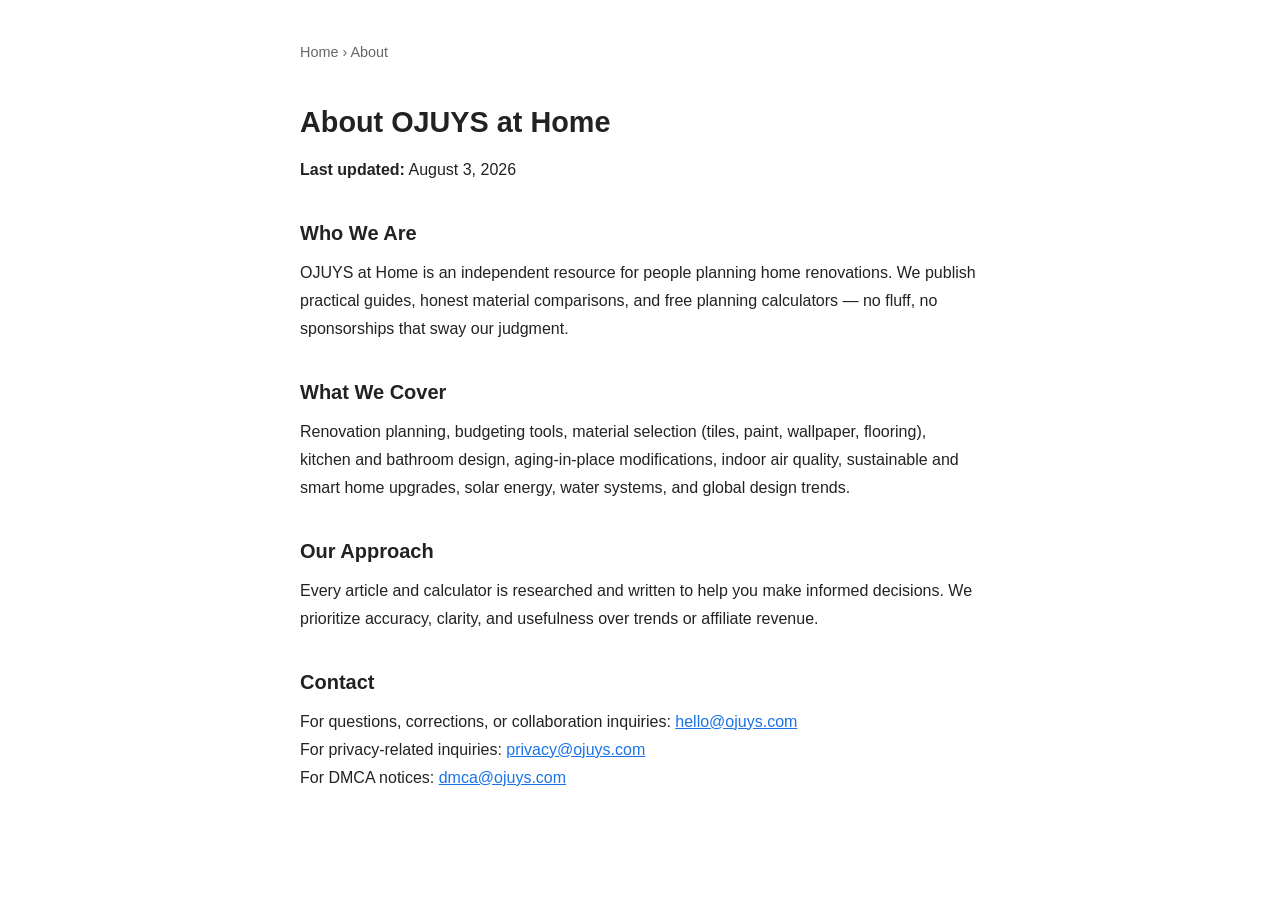
==== about.html @ ffcd294f "Add About page" ====
<!doctype html>
<html lang="en">
<head>
  <meta charset="UTF-8" />
  <meta name="viewport" content="width=device-width, initial-scale=1" />
  <meta name="robots" content="index,follow" />
  <title>About — OJUYS at Home</title>
  <meta name="description" content="OJUYS at Home provides independent renovation guides, honest material comparisons, and free calculators for home planning." />
  <meta property="og:title" content="About — OJUYS at Home" />
  <meta property="og:description" content="Independent renovation guides, material comparisons and free planning calculators." />
  <meta property="og:type" content="website" />
  <meta property="og:url" content="https://www.ojuys.com/about" />
  <link rel="canonical" href="https://www.ojuys.com/about" />
  <style>
    * { margin:0; padding:0; box-sizing:border-box }
    body { font-family:-apple-system,BlinkMacSystemFont,'Segoe UI',sans-serif; max-width:720px; margin:40px auto; padding:0 20px; line-height:1.75; color:#222 }
    h1 { font-size:1.8rem; margin-bottom:0.5rem }
    h2 { font-size:1.25rem; margin-top:2rem; margin-bottom:0.5rem }
    a { color:#1a73e8 }
    .breadcrumb { font-size:0.9rem; color:#666; margin-bottom:2rem }
    .breadcrumb a { color:#666; text-decoration:none }
    .breadcrumb a:hover { text-decoration:underline }
  </style>
</head>
<body>
  <div class="breadcrumb"><a href="/">Home</a> &rsaquo; About</div>
  <h1>About OJUYS at Home</h1>
  <p><strong>Last updated:</strong> August 3, 2026</p>

  <h2>Who We Are</h2>
  <p>OJUYS at Home is an independent resource for people planning home renovations. We publish practical guides, honest material comparisons, and free planning calculators — no fluff, no sponsorships that sway our judgment.</p>

  <h2>What We Cover</h2>
  <p>Renovation planning, budgeting tools, material selection (tiles, paint, wallpaper, flooring), kitchen and bathroom design, aging-in-place modifications, indoor air quality, sustainable and smart home upgrades, solar energy, water systems, and global design trends.</p>

  <h2>Our Approach</h2>
  <p>Every article and calculator is researched and written to help you make informed decisions. We prioritize accuracy, clarity, and usefulness over trends or affiliate revenue.</p>

  <h2>Contact</h2>
  <p>For questions, corrections, or collaboration inquiries: <a href="mailto:hello@ojuys.com">hello@ojuys.com</a></p>
  <p>For privacy-related inquiries: <a href="mailto:privacy@ojuys.com">privacy@ojuys.com</a></p>
  <p>For DMCA notices: <a href="mailto:dmca@ojuys.com">dmca@ojuys.com</a></p>
</body>
</html>
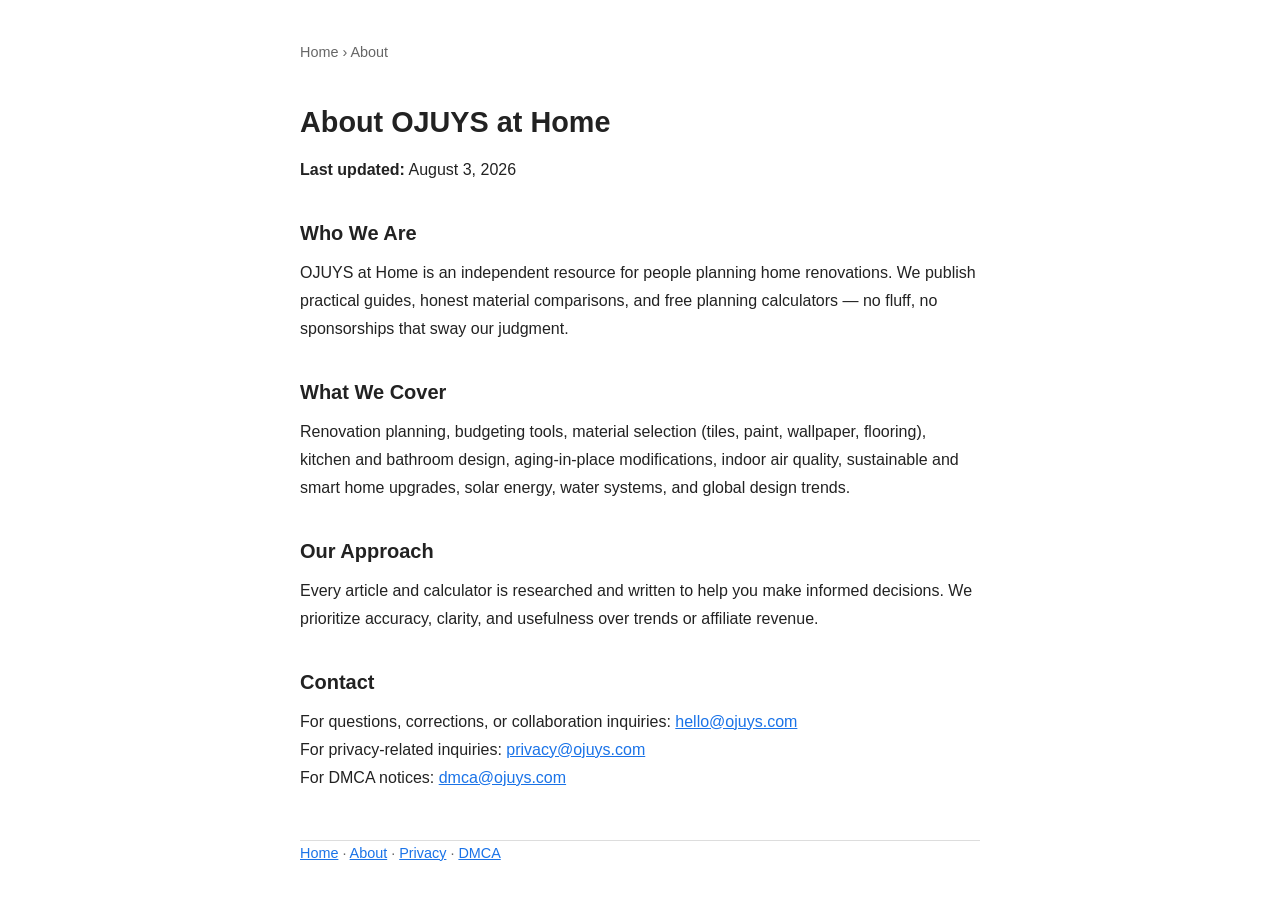
==== commit 5ce3f647: "SEO: footer nav links" ====
--- a/about.html
+++ b/about.html
@@ -40,5 +40,7 @@
   <p>For questions, corrections, or collaboration inquiries: <a href="mailto:hello@ojuys.com">hello@ojuys.com</a></p>
   <p>For privacy-related inquiries: <a href="mailto:privacy@ojuys.com">privacy@ojuys.com</a></p>
   <p>For DMCA notices: <a href="mailto:dmca@ojuys.com">dmca@ojuys.com</a></p>
+  <hr style="margin-top:3rem;border:0;border-top:1px solid #ddd">
+  <p style="font-size:0.9rem;color:#666"><a href="/">Home</a> · <a href="/about">About</a> · <a href="/privacy">Privacy</a> · <a href="/dmca">DMCA</a></p>
 </body>
 </html>
